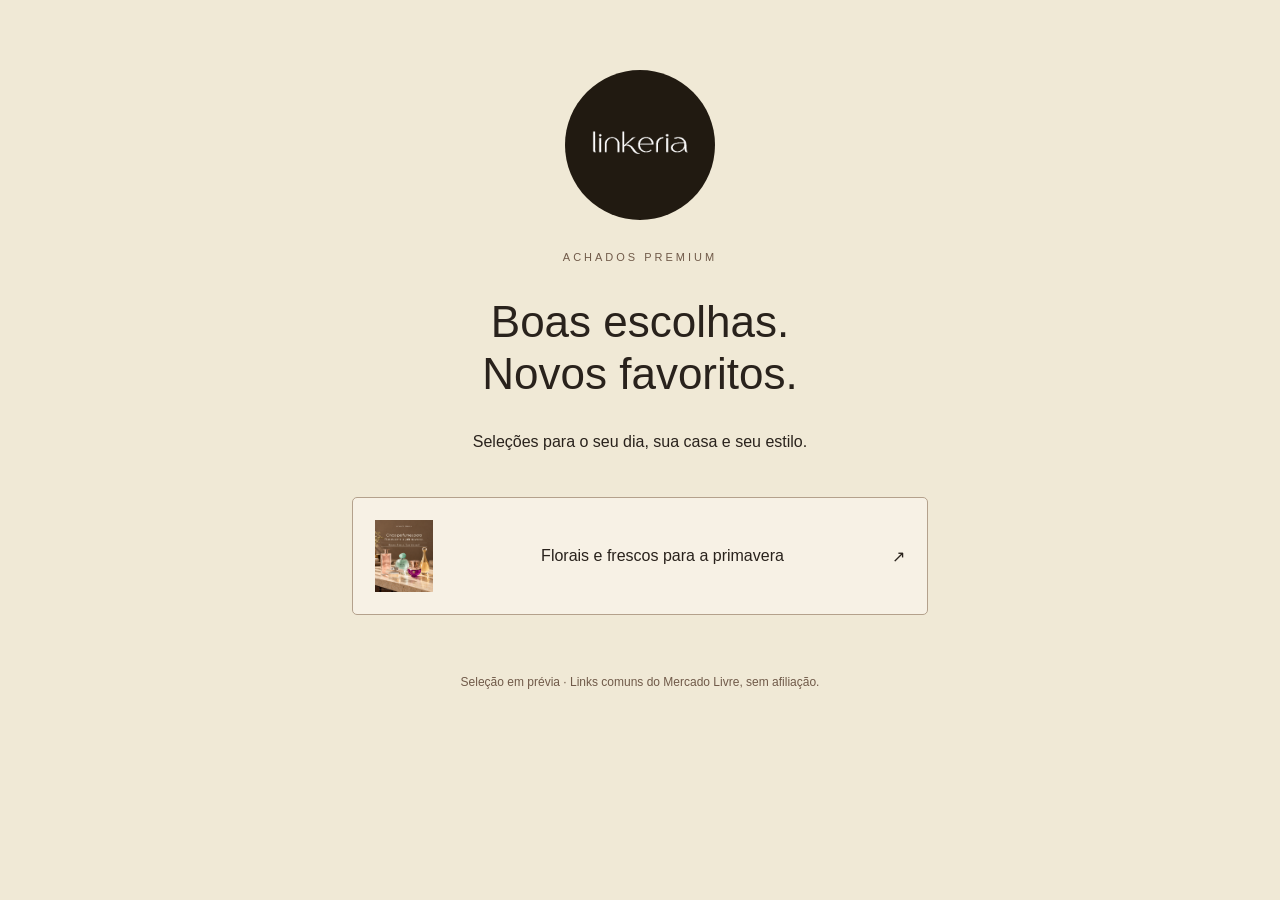
==== index.html @ 3339a038 "Publica site Linkeria com identidade editorial e seleção de perfumes" ====
<!doctype html><html lang="pt-BR"><head><meta charset="utf-8"><meta name="viewport" content="width=device-width,initial-scale=1"><title>Seleções · Linkeria</title><link rel="stylesheet" href="estilo.css"><meta name="description" content="Linkeria: seleções de produtos para seu dia, sua casa e seu estilo."><meta name="theme-color" content="#f0e9d6"><link rel="icon" href="assets/perfil.png"></head><body><main class="bio"><img class="profile" src="assets/perfil.png" alt="Logo Linkeria"><p class="eyebrow">Achados premium</p><h1>Boas escolhas.<br>Novos favoritos.</h1><p>Seleções para o seu dia, sua casa e seu estilo.</p><a class="post-button" href="posts/primavera/"><img src="slides/01.png" alt=""><span>Florais e frescos para a primavera</span><span aria-hidden="true">↗</span></a><footer>Seleção em prévia · Links comuns do Mercado Livre, sem afiliação.</footer></main></body></html>
---- estilo.css ----
*{box-sizing:border-box}html{scroll-behavior:smooth}body{margin:0;background:#f0e9d6;color:#29221c;font:16px 'Century Gothic',Arial,sans-serif}a{color:inherit}main{max-width:1000px;margin:auto;padding:40px 22px 65px}h1{font-size:clamp(27px,5vw,44px);font-weight:400;line-height:1.18}p{line-height:1.65}.eyebrow{font-size:11px;letter-spacing:3px;text-transform:uppercase;color:#705a49}nav{display:flex;gap:10px;flex-wrap:wrap}nav a,.post-button{padding:16px 20px;border:1px solid #b4a18c;text-decoration:none;min-height:48px;display:inline-flex;align-items:center;gap:14px;border-radius:5px;background:#f7f1e5}a:focus-visible{outline:3px solid #705a49;outline-offset:4px}.strip{display:flex;gap:18px;overflow:auto;scroll-snap-type:x mandatory;padding:26px 0}.strip a{flex:0 0 min(84vw,405px);scroll-snap-align:center}.strip img{display:block;width:100%}.profile{width:150px;height:150px;object-fit:cover;border-radius:50%;display:block;margin:0 auto 28px}.bio{max-width:620px;text-align:center;padding-top:70px}.post-button{width:100%;justify-content:space-between;margin:26px 0;text-align:left;padding:22px}.post-button img{width:58px;height:72px;object-fit:cover}.product{display:flex;gap:20px;align-items:center;border-bottom:1px solid #c6b8a5;padding:22px 0;text-decoration:none}.product img{width:100px;height:122px;object-fit:cover;object-position:50% 20%}.product span{flex:1}.product small{display:block;margin-top:10px;color:#705a49}footer{margin-top:32px;font-size:12px;line-height:1.6;color:#705a49}.back{display:inline-block;padding:12px 0;min-height:44px}.gallery{margin-top:35px}button,a{-webkit-tap-highlight-color:transparent}
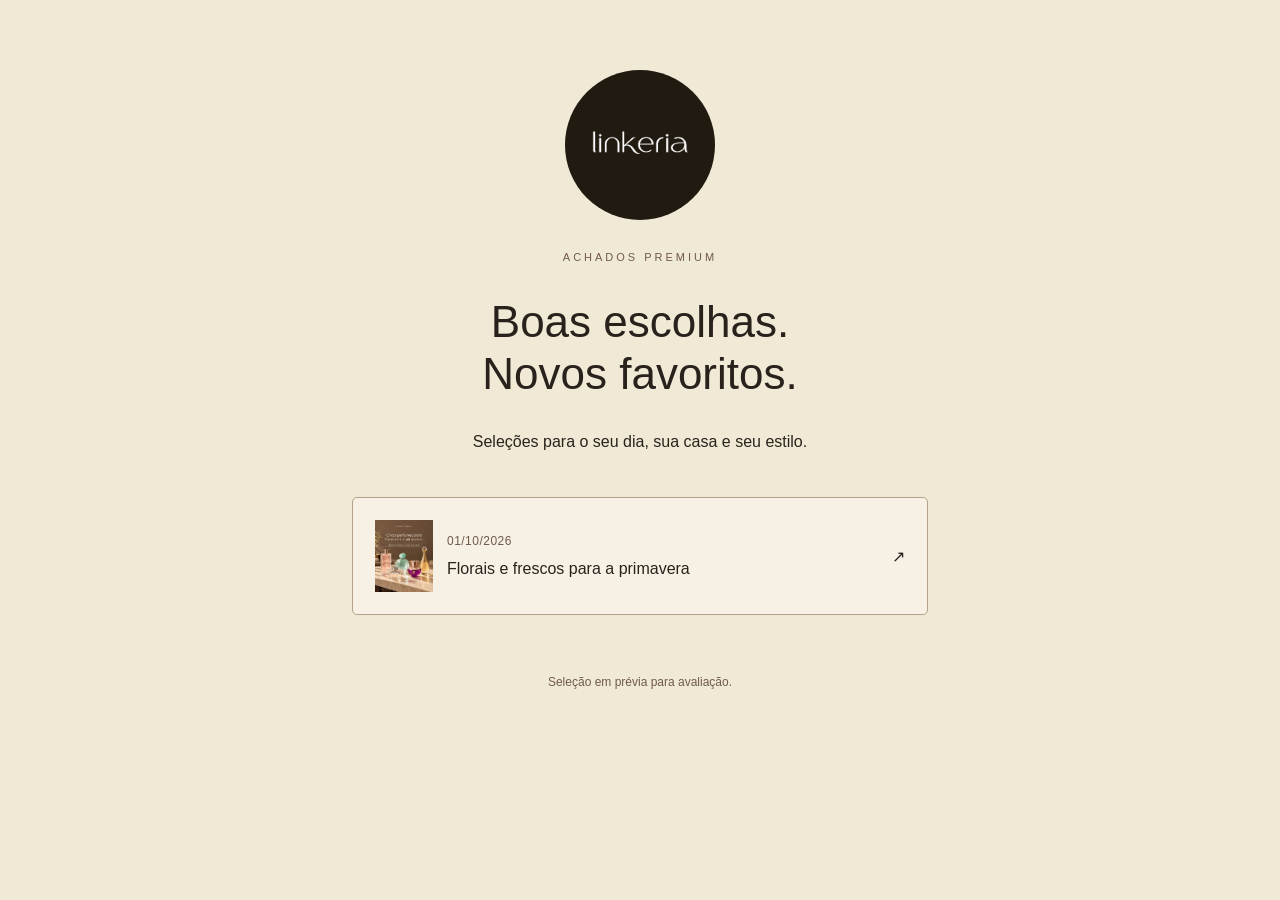
==== commit 6d26e5fb: "Atualiza links dos perfumes e data da seleção" ====
--- a/index.html
+++ b/index.html
@@ -1 +1 @@
-<!doctype html><html lang="pt-BR"><head><meta charset="utf-8"><meta name="viewport" content="width=device-width,initial-scale=1"><title>Seleções · Linkeria</title><link rel="stylesheet" href="estilo.css"><meta name="description" content="Linkeria: seleções de produtos para seu dia, sua casa e seu estilo."><meta name="theme-color" content="#f0e9d6"><link rel="icon" href="assets/perfil.png"></head><body><main class="bio"><img class="profile" src="assets/perfil.png" alt="Logo Linkeria"><p class="eyebrow">Achados premium</p><h1>Boas escolhas.<br>Novos favoritos.</h1><p>Seleções para o seu dia, sua casa e seu estilo.</p><a class="post-button" href="posts/primavera/"><img src="slides/01.png" alt=""><span>Florais e frescos para a primavera</span><span aria-hidden="true">↗</span></a><footer>Seleção em prévia · Links comuns do Mercado Livre, sem afiliação.</footer></main></body></html>+<!doctype html><html lang="pt-BR"><head><meta charset="utf-8"><meta name="viewport" content="width=device-width,initial-scale=1"><title>Seleções · Linkeria</title><link rel="stylesheet" href="estilo.css"><meta name="description" content="Linkeria: seleções de produtos para seu dia, sua casa e seu estilo."><meta name="theme-color" content="#f0e9d6"><link rel="icon" href="assets/perfil.png"></head><body><main class="bio"><img class="profile" src="assets/perfil.png" alt="Logo Linkeria"><p class="eyebrow">Achados premium</p><h1>Boas escolhas.<br>Novos favoritos.</h1><p>Seleções para o seu dia, sua casa e seu estilo.</p><a class="post-button" href="posts/primavera/"><img src="slides/01.png" alt=""><span class="post-label"><time datetime="2026-10-01">01/10/2026</time><span>Florais e frescos para a primavera</span></span><span aria-hidden="true">↗</span></a><footer>Seleção em prévia para avaliação.</footer></main></body></html>
--- a/estilo.css
+++ b/estilo.css
@@ -1 +1,2 @@
-*{box-sizing:border-box}html{scroll-behavior:smooth}body{margin:0;background:#f0e9d6;color:#29221c;font:16px 'Century Gothic',Arial,sans-serif}a{color:inherit}main{max-width:1000px;margin:auto;padding:40px 22px 65px}h1{font-size:clamp(27px,5vw,44px);font-weight:400;line-height:1.18}p{line-height:1.65}.eyebrow{font-size:11px;letter-spacing:3px;text-transform:uppercase;color:#705a49}nav{display:flex;gap:10px;flex-wrap:wrap}nav a,.post-button{padding:16px 20px;border:1px solid #b4a18c;text-decoration:none;min-height:48px;display:inline-flex;align-items:center;gap:14px;border-radius:5px;background:#f7f1e5}a:focus-visible{outline:3px solid #705a49;outline-offset:4px}.strip{display:flex;gap:18px;overflow:auto;scroll-snap-type:x mandatory;padding:26px 0}.strip a{flex:0 0 min(84vw,405px);scroll-snap-align:center}.strip img{display:block;width:100%}.profile{width:150px;height:150px;object-fit:cover;border-radius:50%;display:block;margin:0 auto 28px}.bio{max-width:620px;text-align:center;padding-top:70px}.post-button{width:100%;justify-content:space-between;margin:26px 0;text-align:left;padding:22px}.post-button img{width:58px;height:72px;object-fit:cover}.product{display:flex;gap:20px;align-items:center;border-bottom:1px solid #c6b8a5;padding:22px 0;text-decoration:none}.product img{width:100px;height:122px;object-fit:cover;object-position:50% 20%}.product span{flex:1}.product small{display:block;margin-top:10px;color:#705a49}footer{margin-top:32px;font-size:12px;line-height:1.6;color:#705a49}.back{display:inline-block;padding:12px 0;min-height:44px}.gallery{margin-top:35px}button,a{-webkit-tap-highlight-color:transparent}+*{box-sizing:border-box}html{scroll-behavior:smooth}body{margin:0;background:#f0e9d6;color:#29221c;font:16px 'Century Gothic',Arial,sans-serif}a{color:inherit}main{max-width:1000px;margin:auto;padding:40px 22px 65px}h1{font-size:clamp(27px,5vw,44px);font-weight:400;line-height:1.18}p{line-height:1.65}.eyebrow{font-size:11px;letter-spacing:3px;text-transform:uppercase;color:#705a49}nav{display:flex;gap:10px;flex-wrap:wrap}nav a,.post-button{padding:16px 20px;border:1px solid #b4a18c;text-decoration:none;min-height:48px;display:inline-flex;align-items:center;gap:14px;border-radius:5px;background:#f7f1e5}a:focus-visible{outline:3px solid #705a49;outline-offset:4px}.strip{display:flex;gap:18px;overflow:auto;scroll-snap-type:x mandatory;padding:26px 0}.strip a{flex:0 0 min(84vw,405px);scroll-snap-align:center}.strip img{display:block;width:100%}.profile{width:150px;height:150px;object-fit:cover;border-radius:50%;display:block;margin:0 auto 28px}.bio{max-width:620px;text-align:center;padding-top:70px}.post-button{width:100%;justify-content:space-between;margin:26px 0;text-align:left;padding:22px}.post-button img{width:58px;height:72px;object-fit:cover}.product{display:flex;gap:20px;align-items:center;border-bottom:1px solid #c6b8a5;padding:22px 0;text-decoration:none}.product img{width:100px;height:122px;object-fit:cover;object-position:50% 20%}.product span{flex:1}.product small{display:block;margin-top:10px;color:#705a49}footer{margin-top:32px;font-size:12px;line-height:1.6;color:#705a49}.back{display:inline-block;padding:12px 0;min-height:44px}.gallery{margin-top:35px}button,a{-webkit-tap-highlight-color:transparent}
+.post-label{flex:1;min-width:0;display:flex;flex-direction:column;gap:7px}.post-label time{display:block;font-size:12px;line-height:1.4;color:#705a49;letter-spacing:.04em}.post-label>span{line-height:1.45}
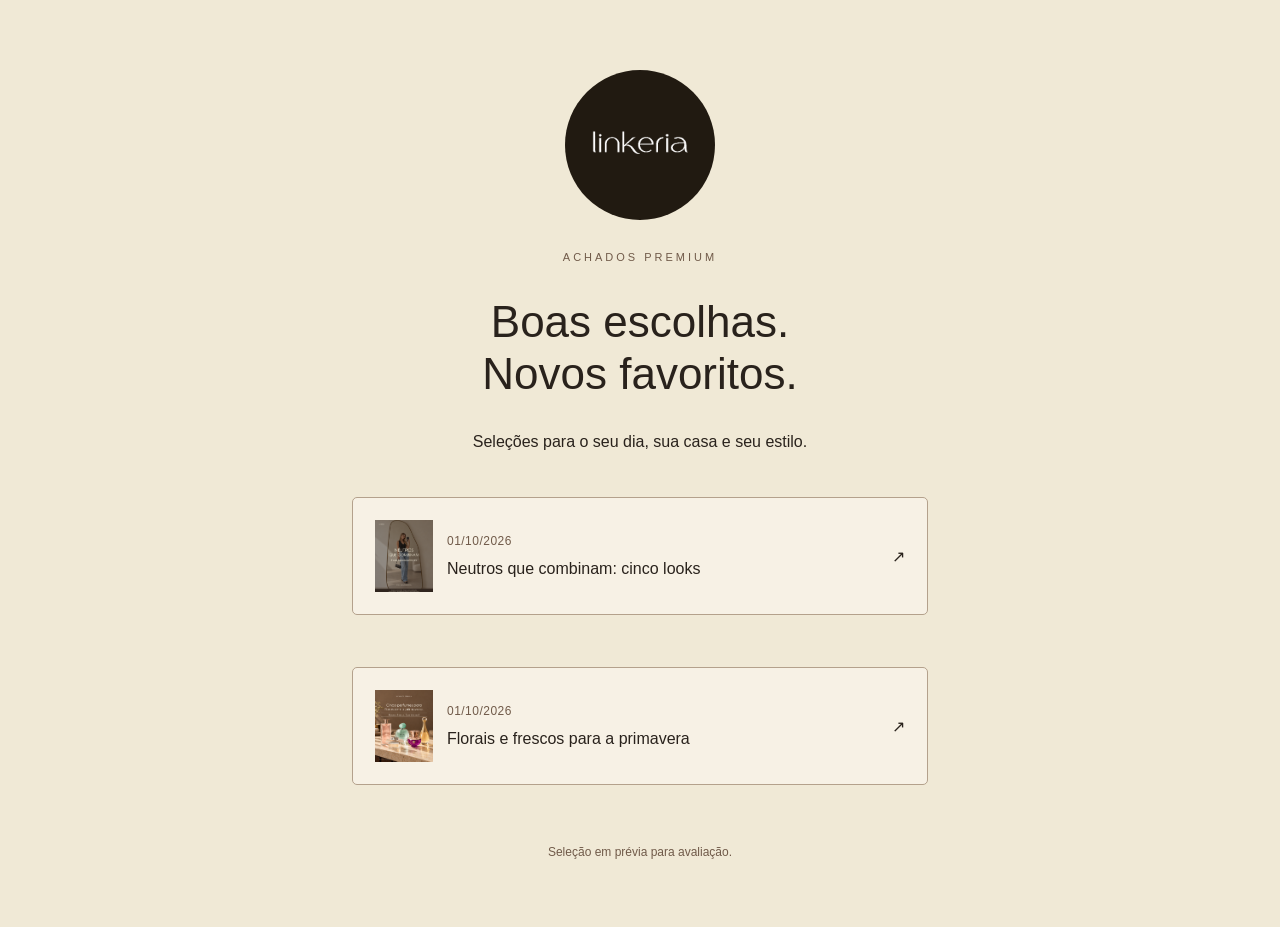
==== commit 65f95711: "Adiciona cinco looks neutros com links SHEIN" ====
--- a/index.html
+++ b/index.html
@@ -1 +1 @@
-<!doctype html><html lang="pt-BR"><head><meta charset="utf-8"><meta name="viewport" content="width=device-width,initial-scale=1"><title>Seleções · Linkeria</title><link rel="stylesheet" href="estilo.css"><meta name="description" content="Linkeria: seleções de produtos para seu dia, sua casa e seu estilo."><meta name="theme-color" content="#f0e9d6"><link rel="icon" href="assets/perfil.png"></head><body><main class="bio"><img class="profile" src="assets/perfil.png" alt="Logo Linkeria"><p class="eyebrow">Achados premium</p><h1>Boas escolhas.<br>Novos favoritos.</h1><p>Seleções para o seu dia, sua casa e seu estilo.</p><a class="post-button" href="posts/primavera/"><img src="slides/01.png" alt=""><span class="post-label"><time datetime="2026-10-01">01/10/2026</time><span>Florais e frescos para a primavera</span></span><span aria-hidden="true">↗</span></a><footer>Seleção em prévia para avaliação.</footer></main></body></html>+<!doctype html><html lang="pt-BR"><head><meta charset="utf-8"><meta name="viewport" content="width=device-width,initial-scale=1"><title>Seleções · Linkeria</title><link rel="stylesheet" href="estilo.css"><meta name="description" content="Linkeria: seleções de produtos para seu dia, sua casa e seu estilo."><meta name="theme-color" content="#f0e9d6"><link rel="icon" href="assets/perfil.png"></head><body><main class="bio"><img class="profile" src="assets/perfil.png" alt="Logo Linkeria"><p class="eyebrow">Achados premium</p><h1>Boas escolhas.<br>Novos favoritos.</h1><p>Seleções para o seu dia, sua casa e seu estilo.</p><a class="post-button" href="posts/neutros-primavera/"><img src="assets/neutros-primavera/capa.png" alt=""><span class="post-label"><time datetime="2026-10-01">01/10/2026</time><span>Neutros que combinam: cinco looks</span></span><span aria-hidden="true">↗</span></a><a class="post-button" href="posts/primavera/"><img src="slides/01.png" alt=""><span class="post-label"><time datetime="2026-10-01">01/10/2026</time><span>Florais e frescos para a primavera</span></span><span aria-hidden="true">↗</span></a><footer>Seleção em prévia para avaliação.</footer></main></body></html>
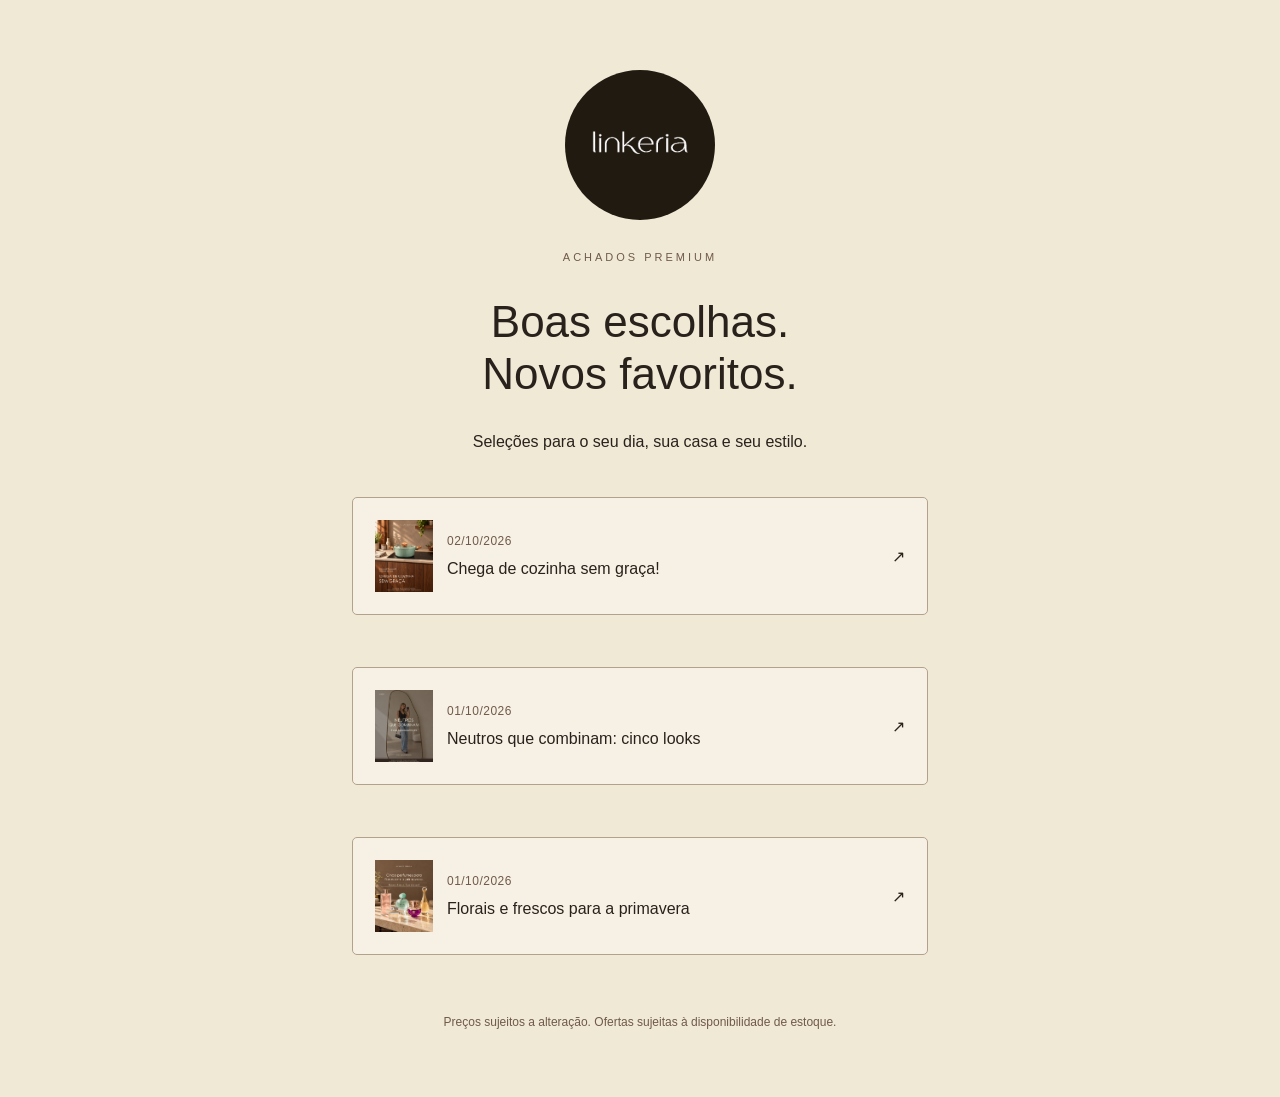
==== commit 18f66668: "Publica selecao de cozinha Linkeria de 2 de outubro" ====
--- a/index.html
+++ b/index.html
@@ -1 +1 @@
-<!doctype html><html lang="pt-BR"><head><meta charset="utf-8"><meta name="viewport" content="width=device-width,initial-scale=1"><title>Seleções · Linkeria</title><link rel="stylesheet" href="estilo.css"><meta name="description" content="Linkeria: seleções de produtos para seu dia, sua casa e seu estilo."><meta name="theme-color" content="#f0e9d6"><link rel="icon" href="assets/perfil.png"></head><body><main class="bio"><img class="profile" src="assets/perfil.png" alt="Logo Linkeria"><p class="eyebrow">Achados premium</p><h1>Boas escolhas.<br>Novos favoritos.</h1><p>Seleções para o seu dia, sua casa e seu estilo.</p><a class="post-button" href="posts/neutros-primavera/"><img src="assets/neutros-primavera/capa.png" alt=""><span class="post-label"><time datetime="2026-10-01">01/10/2026</time><span>Neutros que combinam: cinco looks</span></span><span aria-hidden="true">↗</span></a><a class="post-button" href="posts/primavera/"><img src="slides/01.png" alt=""><span class="post-label"><time datetime="2026-10-01">01/10/2026</time><span>Florais e frescos para a primavera</span></span><span aria-hidden="true">↗</span></a><footer>Seleção em prévia para avaliação.</footer></main></body></html>+<!doctype html><html lang="pt-BR"><head><meta charset="utf-8"><meta name="viewport" content="width=device-width,initial-scale=1"><title>Seleções · Linkeria</title><link rel="stylesheet" href="estilo.css"><meta name="description" content="Linkeria: seleções de produtos para seu dia, sua casa e seu estilo."><meta name="theme-color" content="#f0e9d6"><link rel="icon" href="assets/perfil.png"></head><body><main class="bio"><img class="profile" src="assets/perfil.png" alt="Logo Linkeria"><p class="eyebrow">Achados premium</p><h1>Boas escolhas.<br>Novos favoritos.</h1><p>Seleções para o seu dia, sua casa e seu estilo.</p><a class="post-button" href="posts/cozinha-sem-graca/"><img src="assets/cozinha-sem-graca/capa.png" alt=""><span class="post-label"><time datetime="2026-10-02">02/10/2026</time><span>Chega de cozinha sem graça!</span></span><span aria-hidden="true">↗</span></a><a class="post-button" href="posts/neutros-primavera/"><img src="assets/neutros-primavera/capa.png" alt=""><span class="post-label"><time datetime="2026-10-01">01/10/2026</time><span>Neutros que combinam: cinco looks</span></span><span aria-hidden="true">↗</span></a><a class="post-button" href="posts/primavera/"><img src="slides/01.png" alt=""><span class="post-label"><time datetime="2026-10-01">01/10/2026</time><span>Florais e frescos para a primavera</span></span><span aria-hidden="true">↗</span></a><footer>Preços sujeitos a alteração. Ofertas sujeitas à disponibilidade de estoque.</footer></main></body></html>
